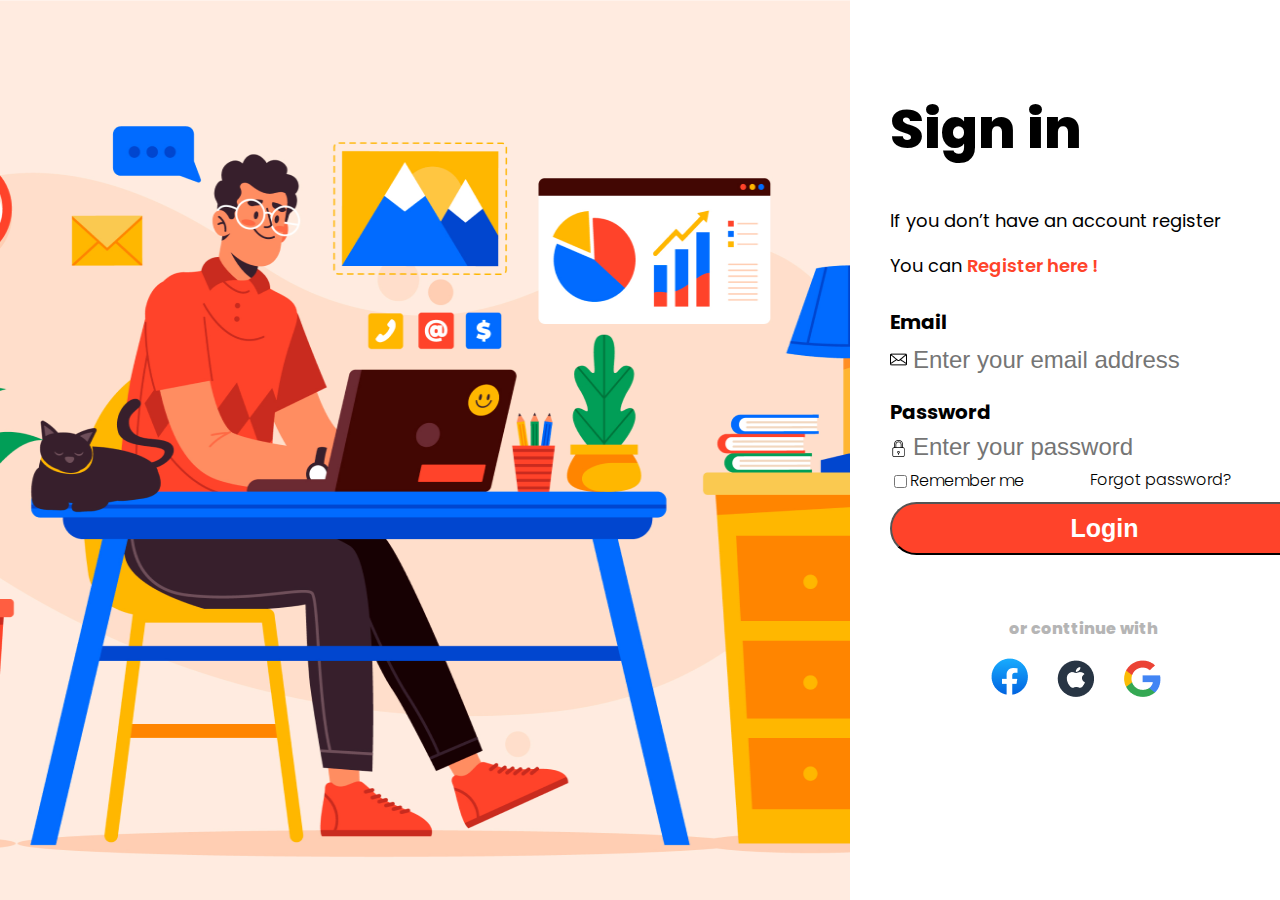
==== index.html @ ce513443 "Add files via upload" ====
<!DOCTYPE html>
<html lang="en">
<head>
    <meta charset="UTF-8">
    <meta http-equiv="X-UA-Compatible" content="IE=edge">
    <meta name="viewport" content="width=device-width, initial-scale=1.0">
    <link rel="stylesheet" href="index.css">

    <title>MyAdaptive</title>
</head>
<body>
    
    <header class="header">
        <img src="" class="header__logo">
    </header>

        <img src="Images/main-img.png" alt="" class="main__img">
        <main class="main">
        <form action="" class="form" >
            <h1 class="form__header">Sign in</h1>
            <p class="form__p1">If you don’t have an account register</p>
            <p class="form__p2">You can  <a  href="index1.html" class="register__link"><span class="form__span" >  Register here !</span></a> </p>
            <div class="div__form">
            <label for="email" class="form__name1">Email</label> <br>
            <img src="Images/message.png" alt="" class="input__svg">
            <input type="text" placeholder="Enter your email address" class="form__input"><br>
            <label for="password" class="form__name2">Password</label><br>
            <img src="Images/padlock.png" alt="" class="input__svg1">
            <input type="password" placeholder="Enter your password" class="form__input1" required><br>
            <input type="checkbox" class="form__checkbox">
            <p class="checkbox__text">Remember me</p>
            <a href="" class="Forgot">Forgot password?</a><br>
            <button class="form__btn">Login</button></div>
        </form>
        <section class="section">
            <p class="section__p">or conttinue with</p>
            <a href="" class="section__img1"><img src="Images/Facebook-logo.png" alt=""></a>
            <a href="" class="section__img2"><img src="Images/apple-logo.png" alt=""></a>
            <a href="" class="section__img3"><img src="Images/google-logo.png" alt=""></a>
        </section>
    </main>

</body>
</html>
---- index.css ----
@import url('https://fonts.googleapis.com/css2?family=Barlow&family=Barlow+Condensed:wght@300&family=Bellefair&family=Inter:wght@300&family=Poppins:wght@300&display=swap');
.main__img{
   position: absolute;
   width: 850px;

   top:0px;
   left:0px;
   height: 100vh;
}

.register__link{
    text-decoration: none;
}
.form{
    position: absolute;
    width: 431px;
    height: 498px;
    left: 890px;
    top: 50px;    
}
.form__header{
font-family: Poppins;
font-style: normal;
font-weight: 800;
font-size: 55px;
color: #000000;
}
.form__p1{
    font-family: Poppins;
font-style: normal;
font-weight: normal;
font-size: 18px;
}
.form__p2{
    font-family: Poppins;
    font-style: normal;
    font-weight: normal;
    font-size: 18px;
}
.form__span{
    font-weight: 600;
    color: #FF432A;
}
.form__input{
    outline: none;
border: none;
position: relative;
top: 8px;
font-size: 24px;
}
.form__input1{
   
    border: none;
    position: relative;
top: 35px;
font-size: 24px;

}

.form__name1{

font-family: Poppins;
font-style: normal;
font-weight: 700;
font-size: 20px;
color: #000000;
}
.form__name2{
    position: relative;
    top: 30px;
    font-family: Poppins;
font-style: normal;
font-weight: 700;
font-size: 20px;
color: #000000;
}

.div__form{
    position: relative;
    top: 10px;
}
.input__svg{
    position: relative;
    top: 8px;
}
.input__svg1{
    position: relative;
    top: 37px;
}
.section{
    position: absolute;
width: 200px;
height: 24px;
left: 1089px;
top: 600px;
}

.form__checkbox{
    position: relative;
    top: 45px;
}
.checkbox__text{
    position: relative;
    left: 20px;
    top: 5px;
    font-family: Poppins;
font-style: normal;
font-weight: 300;
font-size: 16px;

}
.Forgot{
    position: relative;
    left: 200px;
    bottom: 33px;
    text-decoration: none;
    color: #000000;
    font-family: Poppins;
font-style: normal;
font-weight: 300;
font-size: 16px;
line-height: 18px;

}
.form__btn{
    position: relative;
    bottom: 20px;
    width: 429px;
    height: 53px;
    
    
    background: #FF432A;

    border-radius: 32px;
  cursor: pointer;
  font-weight: 800;
  
font-size: 25px;
color: #FFFFFF;
}
.section__p{
    position: relative;
    right: 80px;
    font-family: Poppins;
font-style: normal;
font-weight: 800;
font-size: 16px;
color: #B5B5B5;
}
.section__img1{
    position: relative;
    right: 100px;
}
.section__img2{
    position: relative;
    right: 80px;
}
.section__img3{
    position: relative;
    right: 60px;
}

@media screen and  (max-width:1000px){
    .main__img{
    display: none;
    }
    .form{
        position: absolute;
        width: 250px;
        height: 300px;
        left: 100px;
        top: 20;    
    }
    }
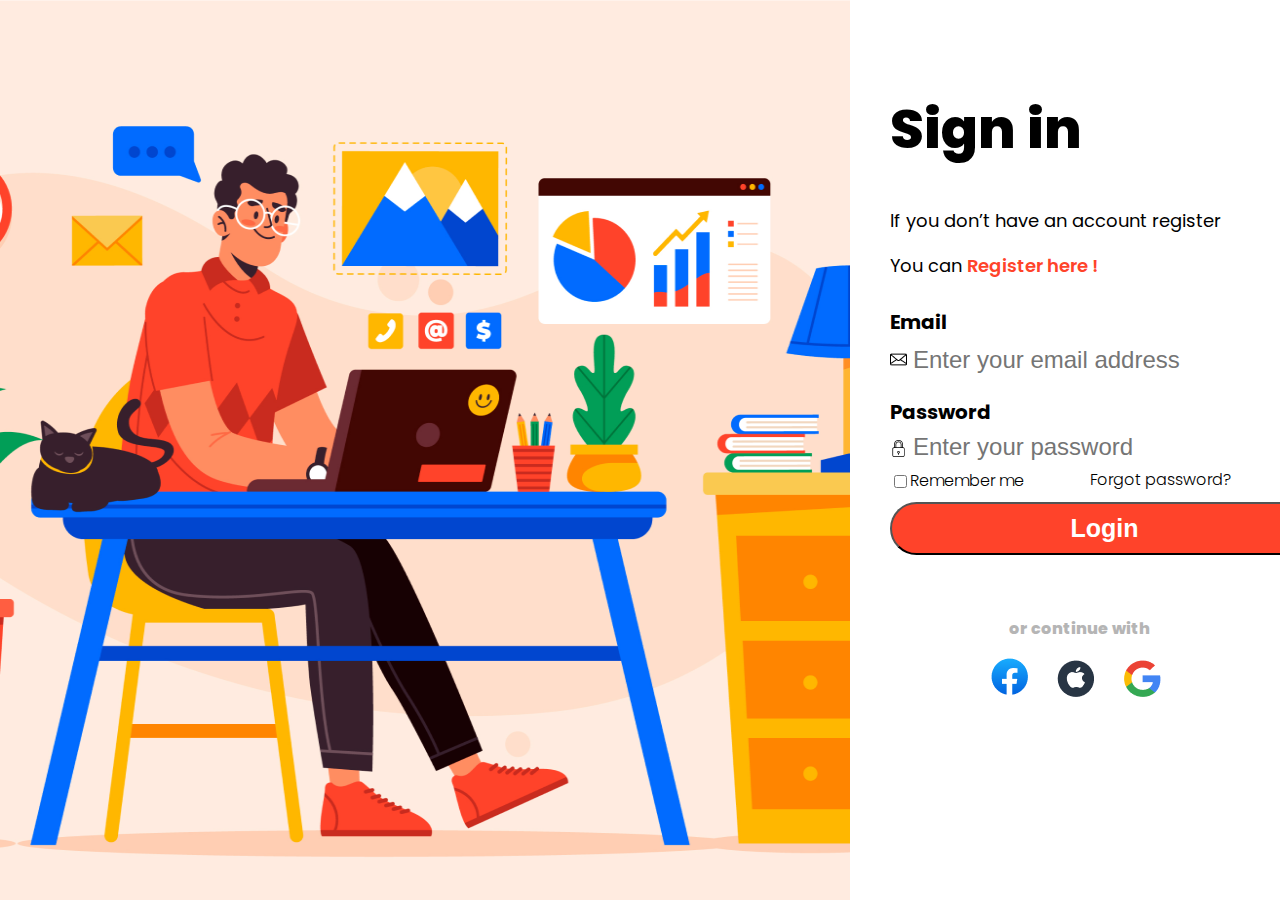
==== commit 3e45b57f: "Update index.html" ====
--- a/index.html
+++ b/index.html
@@ -33,7 +33,7 @@
             <button class="form__btn">Login</button></div>
         </form>
         <section class="section">
-            <p class="section__p">or conttinue with</p>
+            <p class="section__p">or continue with</p>
             <a href="" class="section__img1"><img src="Images/Facebook-logo.png" alt=""></a>
             <a href="" class="section__img2"><img src="Images/apple-logo.png" alt=""></a>
             <a href="" class="section__img3"><img src="Images/google-logo.png" alt=""></a>
@@ -41,4 +41,4 @@
     </main>
 
 </body>
-</html>+</html>
--- a/index.css
+++ b/index.css
@@ -168,7 +168,31 @@
         position: absolute;
         width: 250px;
         height: 300px;
-        left: 100px;
-        top: 20;    
+        left: 30px;
+        top: 20px;    
     }
-    }+    .form__btn{
+        width: 300px;
+       
+    }
+    .section{
+        position: absolute;
+    width: 200px;
+    height: 24px;
+    left: 170px;
+    top: 650px;
+    }
+    .Forgot{
+        position: relative;
+        left: 175px;
+        bottom: 33px;
+        text-decoration: none;
+        color: #000000;
+        font-family: Poppins;
+    font-style: normal;
+    font-weight: 300;
+    font-size: 16px;
+    line-height: 18px;
+    
+    }
+    }
